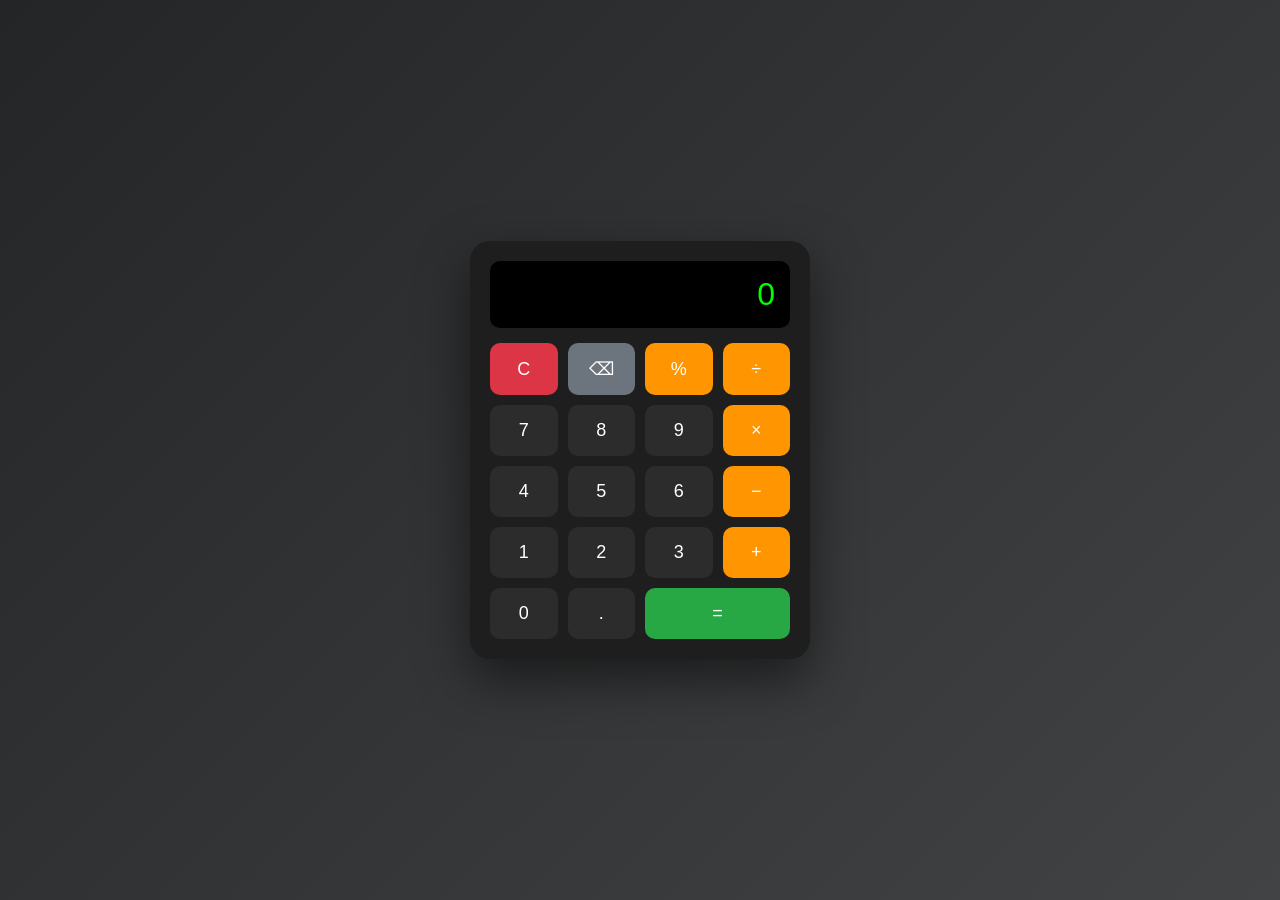
==== calculator/calculatrice.html @ d1ab99b2 "Add all projects including React recherche_build sh: line 1: :wq: command not found" ====
<!DOCTYPE html>
<html lang="fr">
<head>
    <meta charset="UTF-8">
    <title>Calculatrice</title>
    <style>
        body {
            margin: 0;
            height: 100vh;
            display: flex;
            align-items: center;
            justify-content: center;
            background: linear-gradient(135deg, #232526, #414345);
            font-family: 'Segoe UI', sans-serif;
        }

        .calculator {
            background: #1e1e1e;
            padding: 20px;
            border-radius: 20px;
            box-shadow: 0 20px 50px rgba(0,0,0,0.5);
            width: 300px;
        }

        .display {
            background: #000;
            color: #0f0;
            font-size: 32px;
            padding: 15px;
            border-radius: 10px;
            text-align: right;
            margin-bottom: 15px;
            overflow: hidden;
        }

        .buttons {
            display: grid;
            grid-template-columns: repeat(4, 1fr);
            gap: 10px;
        }

        button {
            padding: 15px;
            font-size: 18px;
            border: none;
            border-radius: 10px;
            cursor: pointer;
            transition: 0.2s;
        }

        button:hover {
            opacity: 0.85;
        }

        .number {
            background: #2c2c2c;
            color: white;
        }

        .operator {
            background: #ff9500;
            color: white;
        }

        .equal {
            background: #28a745;
            color: white;
            grid-column: span 2;
        }

        .clear {
            background: #dc3545;
            color: white;
        }

        .delete {
            background: #6c757d;
            color: white;
        }
    </style>
</head>
<body>

<div class="calculator">
    <div id="display" class="display">0</div>

    <div class="buttons">
        <button class="clear" onclick="clearDisplay()">C</button>
        <button class="delete" onclick="deleteLast()">⌫</button>
        <button class="operator" onclick="percentage()">%</button>
        <button class="operator" onclick="append('/')">÷</button>

        <button class="number" onclick="append('7')">7</button>
        <button class="number" onclick="append('8')">8</button>
        <button class="number" onclick="append('9')">9</button>
        <button class="operator" onclick="append('*')">×</button>

        <button class="number" onclick="append('4')">4</button>
        <button class="number" onclick="append('5')">5</button>
        <button class="number" onclick="append('6')">6</button>
        <button class="operator" onclick="append('-')">−</button>

        <button class="number" onclick="append('1')">1</button>
        <button class="number" onclick="append('2')">2</button>
        <button class="number" onclick="append('3')">3</button>
        <button class="operator" onclick="append('+')">+</button>

        <button class="number" onclick="append('0')">0</button>
        <button class="number" onclick="append('.')">.</button>
        <button class="equal" onclick="calculate()">=</button>
    </div>
</div>

<script>
    let display = document.getElementById("display");

    function append(value) {
        if (display.innerText === "0") {
            display.innerText = value;
        } else {
            display.innerText += value;
        }
    }

    function clearDisplay() {
        display.innerText = "0";
    }

    function deleteLast() {
        display.innerText = display.innerText.slice(0, -1) || "0";
    }

    function percentage() {
        try {
            display.innerText = eval(display.innerText) / 100;
        } catch {
            display.innerText = "Erreur";
        }
    }

    function calculate() {
        try {
            display.innerText = eval(display.innerText);
        } catch {
            display.innerText = "Erreur";
        }
    }
</script>

</body>
</html>
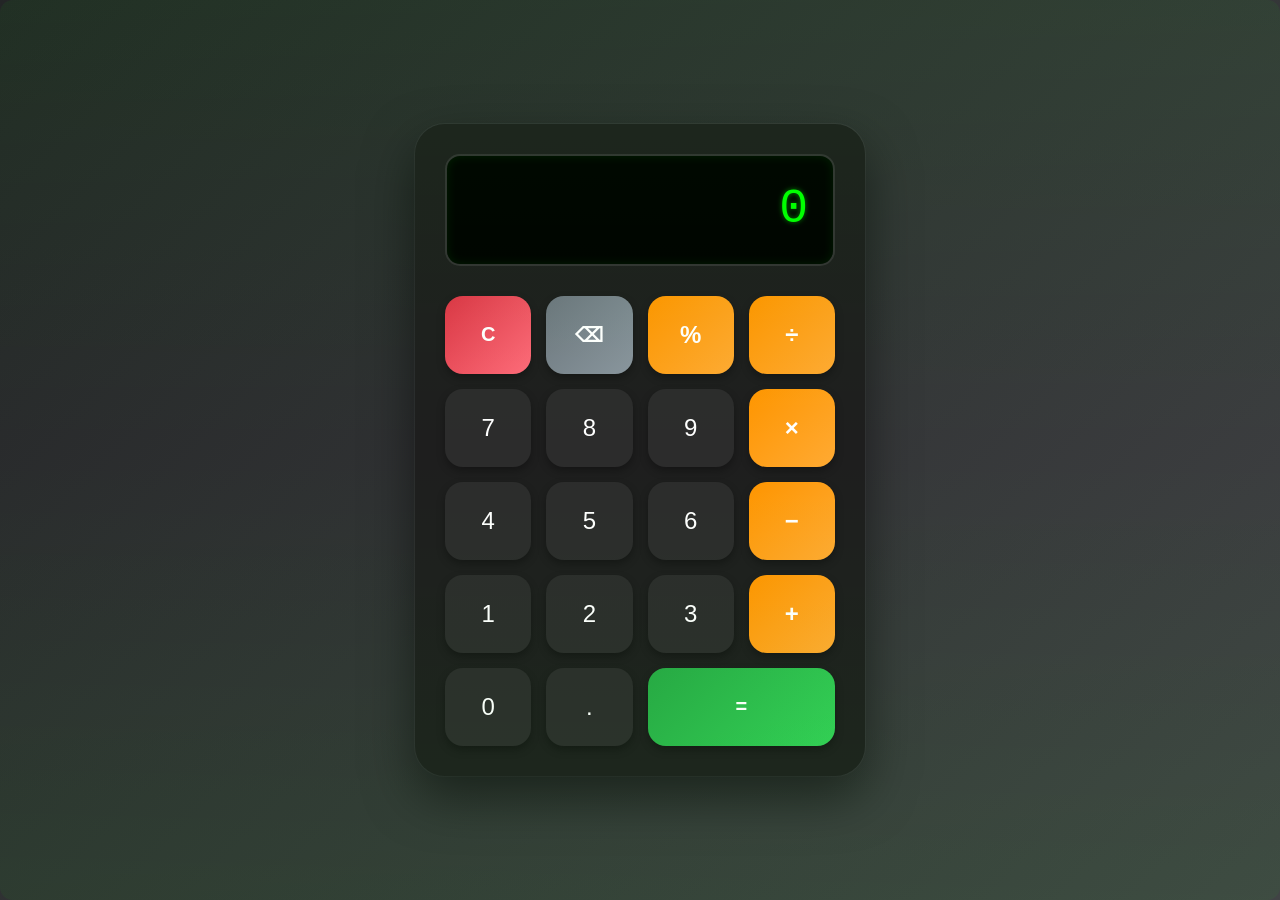
==== commit 182a487a: "modification mes projets" ====
--- a/calculator/calculatrice.html
+++ b/calculator/calculatrice.html
@@ -2,54 +2,88 @@
 <html lang="fr">
 <head>
     <meta charset="UTF-8">
+    <meta name="viewport" content="width=device-width, initial-scale=1.0, maximum-scale=1.0, user-scalable=no">
     <title>Calculatrice</title>
     <style>
+        * {
+            box-sizing: border-box;
+            margin: 0;
+            padding: 0;
+            -webkit-tap-highlight-color: transparent;
+            -webkit-user-select: none;
+            user-select: none;
+        }
+
         body {
             margin: 0;
-            height: 100vh;
+            min-height: 100vh;
             display: flex;
             align-items: center;
             justify-content: center;
             background: linear-gradient(135deg, #232526, #414345);
-            font-family: 'Segoe UI', sans-serif;
+            font-family: 'Segoe UI', system-ui, -apple-system, sans-serif;
+            padding: 20px;
+            touch-action: manipulation;
         }
 
         .calculator {
             background: #1e1e1e;
-            padding: 20px;
-            border-radius: 20px;
-            box-shadow: 0 20px 50px rgba(0,0,0,0.5);
-            width: 300px;
+            padding: 25px;
+            border-radius: 25px;
+            box-shadow: 
+                0 20px 50px rgba(0,0,0,0.5),
+                0 0 0 1px rgba(255,255,255,0.05);
+            width: 100%;
+            max-width: 400px;
+            min-width: 280px;
         }
 
         .display {
             background: #000;
             color: #0f0;
-            font-size: 32px;
-            padding: 15px;
-            border-radius: 10px;
+            font-size: 42px;
+            font-family: 'Courier New', monospace;
+            font-variant-numeric: tabular-nums;
+            padding: 20px;
+            border-radius: 15px;
             text-align: right;
-            margin-bottom: 15px;
+            margin-bottom: 25px;
             overflow: hidden;
+            min-height: 90px;
+            display: flex;
+            align-items: center;
+            justify-content: flex-end;
+            word-break: break-all;
+            line-height: 1.2;
+            border: 2px solid #333;
+            box-shadow: inset 0 0 10px rgba(0, 255, 0, 0.1);
         }
 
         .buttons {
             display: grid;
             grid-template-columns: repeat(4, 1fr);
-            gap: 10px;
+            gap: 12px;
         }
 
         button {
-            padding: 15px;
-            font-size: 18px;
+            padding: 20px 5px;
+            font-size: 22px;
+            font-weight: 500;
             border: none;
-            border-radius: 10px;
+            border-radius: 15px;
             cursor: pointer;
-            transition: 0.2s;
-        }
-
-        button:hover {
-            opacity: 0.85;
+            transition: all 0.15s ease;
+            display: flex;
+            align-items: center;
+            justify-content: center;
+            min-height: 65px;
+            outline: none;
+            box-shadow: 0 4px 8px rgba(0,0,0,0.3);
+        }
+
+        button:active {
+            transform: translateY(3px);
+            box-shadow: 0 1px 3px rgba(0,0,0,0.3);
         }
 
         .number {
@@ -57,25 +91,197 @@
             color: white;
         }
 
+        .number:active {
+            background: #3c3c3c;
+        }
+
         .operator {
-            background: #ff9500;
+            background: linear-gradient(135deg, #ff9500, #ffaa33);
             color: white;
+            font-weight: 600;
+        }
+
+        .operator:active {
+            background: linear-gradient(135deg, #e08500, #ff9900);
         }
 
         .equal {
-            background: #28a745;
+            background: linear-gradient(135deg, #28a745, #34ce57);
             color: white;
+            font-weight: 600;
             grid-column: span 2;
         }
 
+        .equal:active {
+            background: linear-gradient(135deg, #218838, #2db84d);
+        }
+
         .clear {
-            background: #dc3545;
+            background: linear-gradient(135deg, #dc3545, #ff6b7a);
             color: white;
+            font-weight: 600;
+        }
+
+        .clear:active {
+            background: linear-gradient(135deg, #c82333, #e04d5c);
         }
 
         .delete {
-            background: #6c757d;
+            background: linear-gradient(135deg, #6c757d, #8a959e);
             color: white;
+            font-weight: 600;
+        }
+
+        .delete:active {
+            background: linear-gradient(135deg, #5a6268, #7a868f);
+        }
+
+        /* تأثيرات hover للأجهزة التي تدعمها */
+        @media (hover: hover) {
+            button:hover {
+                opacity: 0.9;
+            }
+        }
+
+        /* تصميم للأجهزة الصغيرة جداً */
+        @media (max-width: 360px) {
+            .calculator {
+                padding: 20px;
+                border-radius: 20px;
+            }
+            
+            .display {
+                font-size: 36px;
+                padding: 15px;
+                min-height: 80px;
+                margin-bottom: 20px;
+            }
+            
+            button {
+                padding: 18px 5px;
+                font-size: 20px;
+                min-height: 60px;
+                border-radius: 12px;
+            }
+            
+            .buttons {
+                gap: 10px;
+            }
+        }
+
+        /* تصميم للأجهزة الكبيرة */
+        @media (min-width: 768px) {
+            .calculator {
+                max-width: 450px;
+                padding: 30px;
+                border-radius: 30px;
+            }
+            
+            .display {
+                font-size: 48px;
+                padding: 25px;
+                min-height: 100px;
+                margin-bottom: 30px;
+            }
+            
+            button {
+                padding: 25px 10px;
+                font-size: 24px;
+                min-height: 75px;
+                border-radius: 18px;
+            }
+            
+            .buttons {
+                gap: 15px;
+            }
+        }
+
+        /* تصميم للوضع الأفقي */
+        @media (max-height: 500px) and (orientation: landscape) {
+            body {
+                padding: 10px;
+                align-items: flex-start;
+            }
+            
+            .calculator {
+                max-width: 600px;
+                padding: 20px;
+            }
+            
+            .display {
+                font-size: 32px;
+                min-height: 70px;
+                margin-bottom: 15px;
+            }
+            
+            button {
+                padding: 15px 5px;
+                font-size: 20px;
+                min-height: 50px;
+                border-radius: 10px;
+            }
+            
+            .buttons {
+                gap: 8px;
+            }
+        }
+
+        /* تأثيرات خاصة للشاشة */
+        .display::after {
+            content: '';
+            position: absolute;
+            top: 0;
+            left: 0;
+            right: 0;
+            bottom: 0;
+            pointer-events: none;
+            background: linear-gradient(
+                to bottom,
+                rgba(0, 255, 0, 0.05) 0%,
+                transparent 50%,
+                rgba(0, 255, 0, 0.05) 100%
+            );
+            border-radius: 13px;
+        }
+
+        /* أنيميشن عند الضغط */
+        @keyframes buttonPress {
+            0% { transform: scale(1); }
+            50% { transform: scale(0.95); }
+            100% { transform: scale(1); }
+        }
+
+        button:active {
+            animation: buttonPress 0.15s ease;
+        }
+
+        /* تحسينات للظلام */
+        @media (prefers-color-scheme: dark) {
+            .calculator {
+                background: #121212;
+                box-shadow: 
+                    0 20px 50px rgba(0,0,0,0.7),
+                    0 0 0 1px rgba(255,255,255,0.08);
+            }
+            
+            .number {
+                background: #2a2a2a;
+            }
+        }
+
+        /* لمنع التكبير بالدبل تاب */
+        html {
+            touch-action: manipulation;
+        }
+
+        /* تحسينات للقراءة */
+        .display {
+            text-shadow: 0 0 5px rgba(0, 255, 0, 0.5);
+        }
+
+        /* تحسينات للأزرار الطويلة */
+        .equal, .clear, .delete {
+            font-size: 20px;
         }
     </style>
 </head>
@@ -85,66 +291,179 @@
     <div id="display" class="display">0</div>
 
     <div class="buttons">
-        <button class="clear" onclick="clearDisplay()">C</button>
-        <button class="delete" onclick="deleteLast()">⌫</button>
-        <button class="operator" onclick="percentage()">%</button>
-        <button class="operator" onclick="append('/')">÷</button>
-
-        <button class="number" onclick="append('7')">7</button>
-        <button class="number" onclick="append('8')">8</button>
-        <button class="number" onclick="append('9')">9</button>
-        <button class="operator" onclick="append('*')">×</button>
-
-        <button class="number" onclick="append('4')">4</button>
-        <button class="number" onclick="append('5')">5</button>
-        <button class="number" onclick="append('6')">6</button>
-        <button class="operator" onclick="append('-')">−</button>
-
-        <button class="number" onclick="append('1')">1</button>
-        <button class="number" onclick="append('2')">2</button>
-        <button class="number" onclick="append('3')">3</button>
-        <button class="operator" onclick="append('+')">+</button>
-
-        <button class="number" onclick="append('0')">0</button>
-        <button class="number" onclick="append('.')">.</button>
-        <button class="equal" onclick="calculate()">=</button>
+        <button class="clear" onclick="clearDisplay()" aria-label="Effacer tout">C</button>
+        <button class="delete" onclick="deleteLast()" aria-label="Supprimer le dernier caractère">⌫</button>
+        <button class="operator" onclick="percentage()" aria-label="Pourcentage">%</button>
+        <button class="operator" onclick="append('/')" aria-label="Diviser">÷</button>
+
+        <button class="number" onclick="append('7')" aria-label="Sept">7</button>
+        <button class="number" onclick="append('8')" aria-label="Huit">8</button>
+        <button class="number" onclick="append('9')" aria-label="Neuf">9</button>
+        <button class="operator" onclick="append('*')" aria-label="Multiplier">×</button>
+
+        <button class="number" onclick="append('4')" aria-label="Quatre">4</button>
+        <button class="number" onclick="append('5')" aria-label="Cinq">5</button>
+        <button class="number" onclick="append('6')" aria-label="Six">6</button>
+        <button class="operator" onclick="append('-')" aria-label="Soustraire">−</button>
+
+        <button class="number" onclick="append('1')" aria-label="Un">1</button>
+        <button class="number" onclick="append('2')" aria-label="Deux">2</button>
+        <button class="number" onclick="append('3')" aria-label="Trois">3</button>
+        <button class="operator" onclick="append('+')" aria-label="Ajouter">+</button>
+
+        <button class="number" onclick="append('0')" aria-label="Zéro">0</button>
+        <button class="number" onclick="append('.')" aria-label="Point décimal">.</button>
+        <button class="equal" onclick="calculate()" aria-label="Égal">=</button>
     </div>
 </div>
 
 <script>
     let display = document.getElementById("display");
+    let currentExpression = "0";
+    let lastResult = null;
+
+    function updateDisplay() {
+        display.textContent = currentExpression;
+        
+        // تحريك النص للتمرير إذا كان طويلاً
+        display.scrollLeft = display.scrollWidth;
+    }
 
     function append(value) {
-        if (display.innerText === "0") {
-            display.innerText = value;
+        if (currentExpression === "0" || currentExpression === "Erreur") {
+            currentExpression = value;
         } else {
-            display.innerText += value;
-        }
+            // منع وضع مشغلين متتاليين
+            const lastChar = currentExpression.slice(-1);
+            const operators = ['+', '-', '*', '/', '.'];
+            
+            if (operators.includes(lastChar) && operators.includes(value)) {
+                // استبدال المشغل الأخير
+                currentExpression = currentExpression.slice(0, -1) + value;
+            } else {
+                currentExpression += value;
+            }
+        }
+        updateDisplay();
     }
 
     function clearDisplay() {
-        display.innerText = "0";
+        currentExpression = "0";
+        lastResult = null;
+        updateDisplay();
     }
 
     function deleteLast() {
-        display.innerText = display.innerText.slice(0, -1) || "0";
+        if (currentExpression.length > 1) {
+            currentExpression = currentExpression.slice(0, -1);
+        } else {
+            currentExpression = "0";
+        }
+        updateDisplay();
     }
 
     function percentage() {
         try {
-            display.innerText = eval(display.innerText) / 100;
+            // حساب النسبة المئوية للرقم الحالي
+            const result = eval(currentExpression) / 100;
+            currentExpression = result.toString();
+            updateDisplay();
         } catch {
-            display.innerText = "Erreur";
+            currentExpression = "Erreur";
+            updateDisplay();
+            
+            // إعادة التعيين بعد ثانيتين
+            setTimeout(() => {
+                currentExpression = "0";
+                updateDisplay();
+            }, 2000);
         }
     }
 
     function calculate() {
         try {
-            display.innerText = eval(display.innerText);
-        } catch {
-            display.innerText = "Erreur";
-        }
-    }
+            // استبدال × و ÷ بـ * و /
+            let expression = currentExpression
+                .replace(/×/g, '*')
+                .replace(/÷/g, '/');
+            
+            // التأكد من أن التعبير الرياضي صحيح
+            if (/^[0-9+\-*/().% ]+$/.test(expression)) {
+                const result = eval(expression);
+                
+                // التحقق مما إذا كانت النتيجة محدودة
+                if (!isFinite(result)) {
+                    throw new Error("Résultat infini");
+                }
+                
+                currentExpression = result.toString();
+                lastResult = result;
+            } else {
+                throw new Error("Expression invalide");
+            }
+        } catch (error) {
+            currentExpression = "Erreur";
+            
+            // إعادة التعيين بعد ثانيتين
+            setTimeout(() => {
+                currentExpression = "0";
+                updateDisplay();
+            }, 2000);
+        }
+        updateDisplay();
+    }
+
+    // دعم لوحة المفاتيح
+    document.addEventListener('keydown', (event) => {
+        const key = event.key;
+        
+        // منع السلوك الافتراضي للأرقام والمشغلات
+        if (/[0-9+\-*/.=%]/.test(key)) {
+            event.preventDefault();
+        }
+        
+        if (key >= '0' && key <= '9') {
+            append(key);
+        } else if (key === '.') {
+            append('.');
+        } else if (key === '+') {
+            append('+');
+        } else if (key === '-') {
+            append('-');
+        } else if (key === '*') {
+            append('*');
+        } else if (key === '/') {
+            append('/');
+        } else if (key === 'Enter' || key === '=') {
+            calculate();
+        } else if (key === 'Escape' || key === 'Delete') {
+            clearDisplay();
+        } else if (key === 'Backspace') {
+            deleteLast();
+        } else if (key === '%') {
+            percentage();
+        }
+    });
+
+    // تحسينات اللمس
+    let touchStartTime = 0;
+    
+    document.querySelectorAll('button').forEach(button => {
+        button.addEventListener('touchstart', (e) => {
+            touchStartTime = Date.now();
+            e.preventDefault(); // منع السلوك الافتراضي
+        }, { passive: false });
+        
+        button.addEventListener('touchend', (e) => {
+            const touchDuration = Date.now() - touchStartTime;
+            // منع النقر السريع المتكرر
+            if (touchDuration < 100) return;
+            e.preventDefault();
+        }, { passive: false });
+    });
+
+    // تهيئة العرض
+    updateDisplay();
 </script>
 
 </body>
